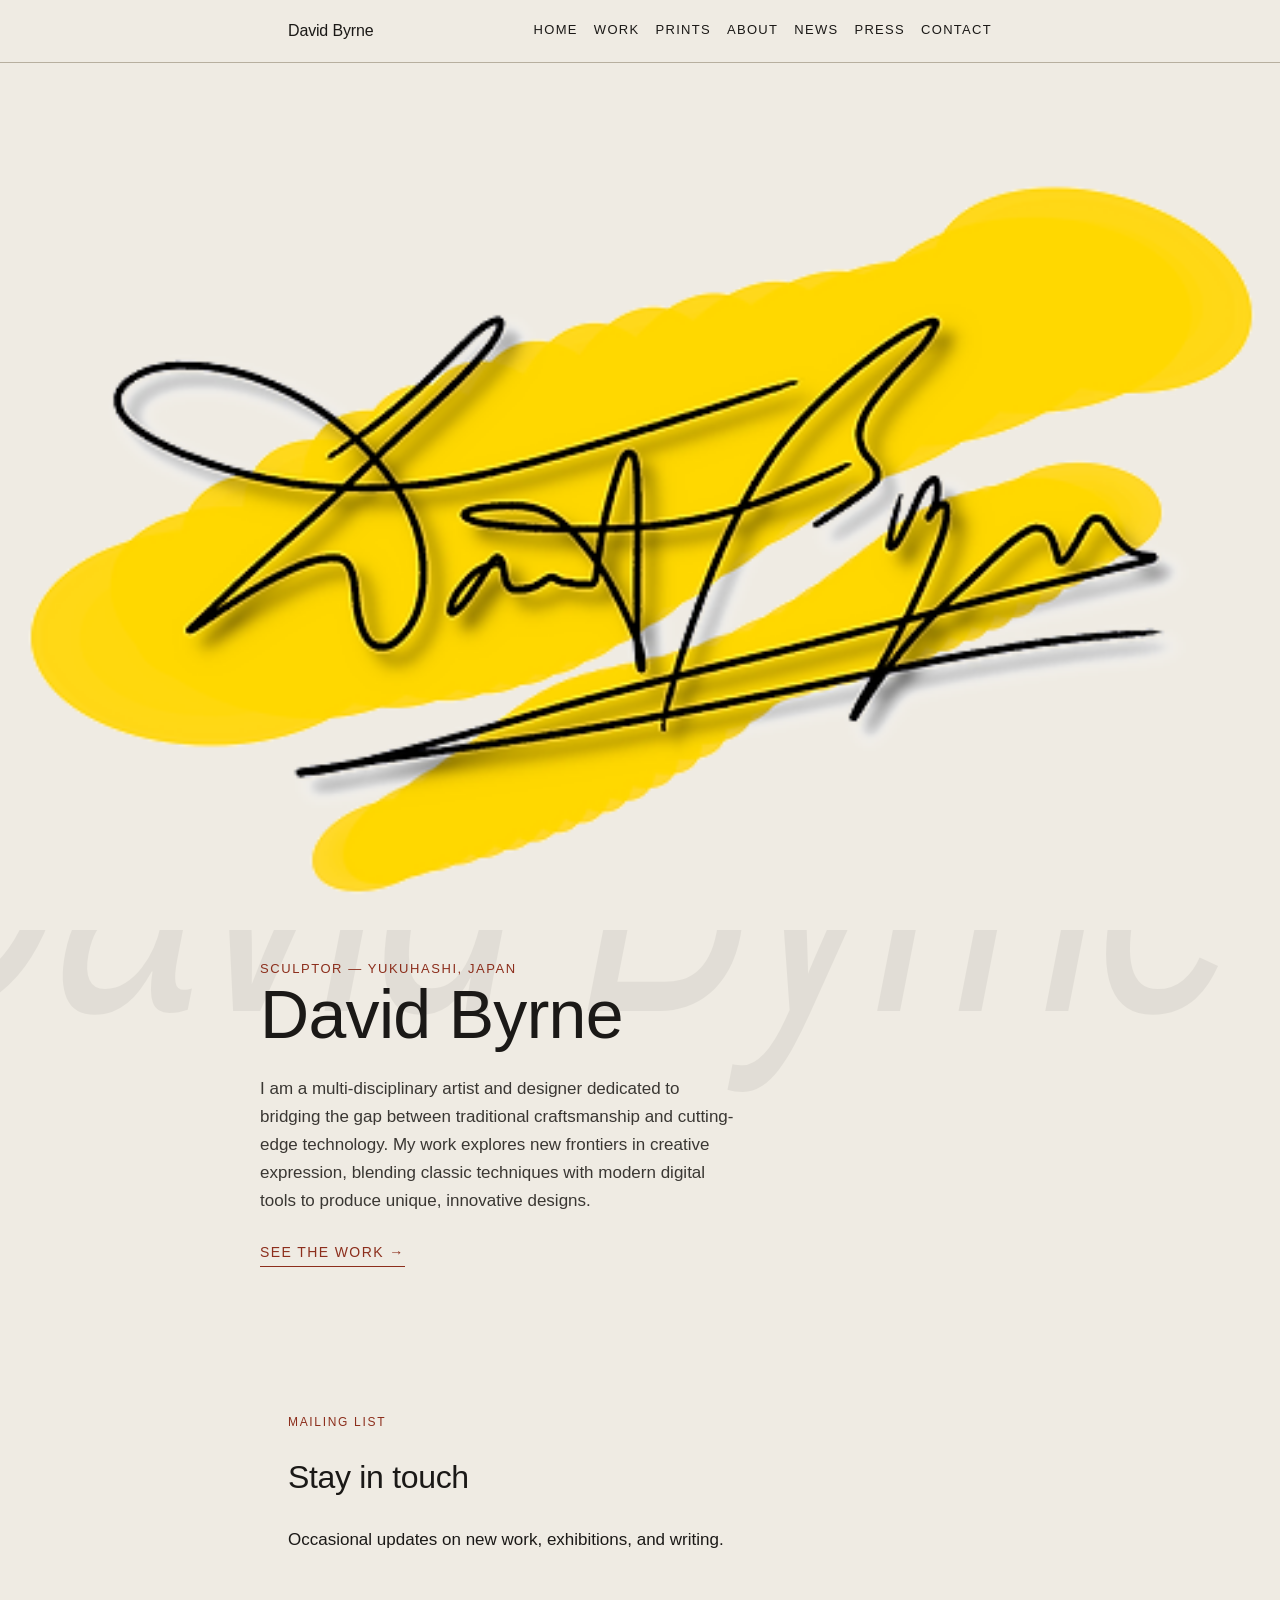
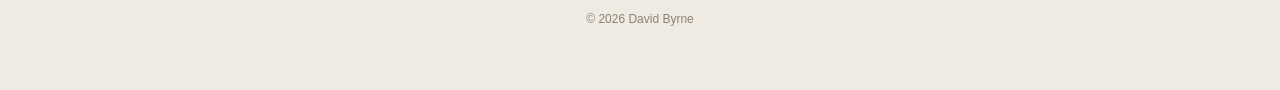
==== index.html @ 8e753b82 "Update index.html" ====
<!DOCTYPE html>
<html lang="en">
<head>
<meta charset="UTF-8">
<meta name="viewport" content="width=device-width, initial-scale=1.0">
<title>David Byrne — Sculptor</title>
<meta name="description" content="David Byrne — sculptor. Digital-native forms, built in Blender, made for physical manufacture.">
<link rel="stylesheet" href="style.css">
</head>
<body>

 <nav class="site-nav">
    <div class="nav-inner">
      <a href="index.html" class="nav-logo">David Byrne</a>
      <ul class="nav-links">
        <li><a href="index.html">Home</a></li>
        <li><a href="work.html">Work</a></li>
        <li><a href="prints.html">Prints</a></li>
        <li><a href="about.html" >About</a></li>
        <li><a href="news.html">News</a></li>
        <li><a href="press.html">Press</a></li>
        <li><a href="contact.html">Contact</a></li>
      </ul>
    </div>
  </nav>

  <div class="hero">
    <div class="hero-shadow" aria-hidden="true">David Byrne</div>
    <div class="hero-inner">
      <div class="signature-block">
        <img src="assets/signature.png" alt="David Byrne signature" class="signature-img">
      </div>
      <p class="hero-tag">Sculptor — Yukuhashi, Japan</p>
      <h1 class="hero-name">David Byrne</h1>
      <p class="hero-desc">I am a multi-disciplinary artist and designer dedicated to bridging the gap between traditional craftsmanship and cutting-edge technology. My work explores new frontiers in creative expression, blending classic techniques with modern digital tools to produce unique, innovative designs.</p>
      <a href="work.html" class="hero-cta">See the work →</a>
    </div>
  </div>

  <div class="wrap">
    <section id="subscribe" class="page-header" style="border-top:none;">
      <p class="eyebrow">Mailing List</p>
      <h2>Stay in touch</h2>
      <p>Occasional updates on new work, exhibitions, and writing.</p>
      <script async src="https://subscribe-forms.beehiiv.com/v3/loader.js" data-beehiiv-form="7077c34b-6c6b-4b17-b77f-16a25d579a54"></script>
    </section>
  </div>

  <footer>© <span id="year"></span> David Byrne</footer>
  <script>document.getElementById('year').textContent = new Date().getFullYear();</script>

  <script>
    document.querySelectorAll('.dropdown-toggle').forEach(function(btn){
      btn.addEventListener('click', function(e){
        e.preventDefault();
        var li = this.closest('li');
        var isOpen = li.classList.toggle('open');
        this.setAttribute('aria-expanded', isOpen);
      });
    });
    document.addEventListener('click', function(e){
      document.querySelectorAll('.nav-links li.open').forEach(function(li){
        if (!li.contains(e.target)) li.classList.remove('open');
      });
    });
  </script>
</body>
</html>
---- style.css ----
:root{
  --paper: #EFEBE3;
  --ink: #1B1917;
  --oxide: #8C2E1C;
  --stone: #B7AF9F;
  --bone: #F7F4EE;
}
*{box-sizing:border-box;}
html{scroll-behavior:smooth;}
body{
  margin:0;
  background:var(--paper);
  color:var(--ink);
  font-family:Tahoma, Geneva, sans-serif;
  font-size:17px;
  line-height:1.65;
  -webkit-font-smoothing:antialiased;
}
a{color:var(--oxide);}
.wrap{max-width:760px;margin:0 auto;padding:0 28px;}

/* ---- Navigation ---- */
.site-nav{
  position:sticky;
  top:0;
  z-index:20;
  background:var(--paper);
  border-bottom:1px solid var(--stone);
}
.site-nav .nav-inner{
  max-width:760px;
  margin:0 auto;
  padding:18px 28px;
  display:flex;
  align-items:center;
  justify-content:space-between;
  flex-wrap:wrap;
  gap:12px;
}
.nav-logo{
  font-family:Tahoma, Geneva, sans-serif;
  font-weight:500;
  font-size:16px;
  color:var(--ink);
  text-decoration:none;
  letter-spacing:-0.01em;
}
.nav-links{
  display:flex;
  flex-wrap:wrap;
  gap:16px;
  list-style:none;
  margin:0;
  padding:0;
  font-size:13px;
  text-transform:uppercase;
  letter-spacing:0.1em;
}
.nav-links li{position:relative;display:flex;align-items:center;}
.nav-links a{
  color:var(--ink);
  text-decoration:none;
  padding-bottom:2px;
}
.nav-links a.active{
  color:var(--oxide);
  border-bottom:1px solid var(--oxide);
}
@media (max-width:600px){
  .site-nav .nav-inner{padding:14px 22px;}
  .nav-links{gap:12px;font-size:11px;}
}

/* ---- Hero ---- */
.hero{
  position:relative;
  padding:90px 28px 90px;
  overflow:hidden;
}
.hero-inner{
  position:relative;
  max-width:760px;
  margin:0 auto;
}
.hero-shadow{
  position:absolute;
  left:-4%;
  top:38%;
  font-family:Tahoma, Geneva, sans-serif;
  font-weight:300;
  font-size:clamp(90px, 22vw, 260px);
  color:var(--ink);
  opacity:0.06;
  letter-spacing:-0.02em;
  white-space:nowrap;
  transform:skewX(-11deg) scaleY(1.5);
  transform-origin:left top;
  pointer-events:none;
  z-index:0;
}
.signature-block{
  position:relative;
  left:50%;
  right:50%;
  margin-left:-50vw;
  margin-right:-50vw;
  width:100vw;
  margin-bottom:28px;
  z-index:1;
}
.signature-img{
  width:100%;
  max-width:100%;
  height:auto;
  display:block;
}
.hero-name{
  position:relative;
  z-index:1;
  font-family:Tahoma, Geneva, sans-serif;
  font-weight:500;
  font-size:clamp(42px, 7vw, 68px);
  line-height:1.02;
  letter-spacing:-0.01em;
  margin:0;
}
.hero-tag{
  position:relative;
  z-index:1;
  font-family:Tahoma, Geneva, sans-serif;
  font-size:13px;
  text-transform:uppercase;
  letter-spacing:0.12em;
  color:var(--oxide);
  margin:18px 0 0;
}
.hero-desc{
  position:relative;
  z-index:1;
  max-width:480px;
  margin:26px 0 0;
  color:#3a3733;
}
.hero-cta{
  position:relative;
  z-index:1;
  display:inline-block;
  margin-top:26px;
  font-family:Tahoma, Geneva, sans-serif;
  font-size:14px;
  text-transform:uppercase;
  letter-spacing:0.1em;
  color:var(--oxide);
  text-decoration:none;
  border-bottom:1px solid var(--oxide);
  padding-bottom:2px;
}

/* ---- Section rhythm ---- */
section{padding:64px 0;border-top:1px solid var(--stone);}
.page-header{padding:56px 0 0;}
.eyebrow{
  font-family:Tahoma, Geneva, sans-serif;
  font-size:12px;
  text-transform:uppercase;
  letter-spacing:0.14em;
  color:var(--oxide);
  margin:0 0 18px;
}
h2{
  font-family:Tahoma, Geneva, sans-serif;
  font-weight:500;
  font-size:32px;
  margin:0 0 22px;
  letter-spacing:-0.01em;
}
p{margin:0 0 16px;}
.lede{font-size:19px;color:#2a2724;}

/* ---- Work cards ---- */
.work-block{margin-bottom:56px;}
.work-block:last-child{margin-bottom:0;}
figure.grid-item{margin:0;}
figure.grid-item figcaption{
  font-family:Tahoma, Geneva, sans-serif;
  font-size:11px;
  color:#6b6558;
  margin-top:6px;
  letter-spacing:0.02em;
}
.work-img{
  width:100%;
  display:block;
  border:1px solid var(--stone);
  background:var(--bone);
}
.work-caption{
  font-family:Tahoma, Geneva, sans-serif;
  font-size:12px;
  color:#6b6558;
  margin:10px 0 20px;
  letter-spacing:0.02em;
}
.work-text{max-width:600px;}

/* ---- Altar of Entropy motif ---- */
.altar-motif{
  width:100%;
  aspect-ratio:16/9;
  background:var(--ink);
  border:1px solid var(--stone);
  margin-bottom:10px;
  position:relative;
  overflow:hidden;
}
.altar-motif svg{width:100%;height:100%;display:block;}
.cube-grid{
  display:grid;
  grid-template-columns:1fr 1fr 1fr;
  gap:8px;
  margin-bottom:16px;
}
.cube-grid .work-img{
  width:100%;
  aspect-ratio:16/10;
  object-fit:cover;
}
@media (max-width:600px){
  .cube-grid{grid-template-columns:1fr;}
}
.dreamers-grid{
  display:grid;
  grid-template-columns:1fr 1fr;
  gap:8px;
  margin-bottom:16px;
}
.dreamers-grid .work-img{
  width:100%;
  aspect-ratio:4/3;
  object-fit:cover;
}
@media (max-width:600px){
  .dreamers-grid{grid-template-columns:1fr;}
}
.video-frame{
  position:relative;
  width:100%;
  aspect-ratio:16/9;
  background:var(--ink);
  border:1px solid var(--stone);
  overflow:hidden;
}
.video-frame iframe{
  position:absolute;
  top:0;left:0;
  width:100%;
  height:100%;
  border:0;
}
.placeholder-note{
  font-family:Tahoma, Geneva, sans-serif;
  font-size:11px;
  color:#8a8375;
  letter-spacing:0.02em;
}

/* ---- Work index ---- */
.work-index{
  list-style:none;
  margin:0;
  padding:0;
}
.work-index li{
  border-top:1px solid var(--stone);
  padding:22px 0;
}
.work-index li:first-child{border-top:none;}
.work-index a{
  display:flex;
  justify-content:space-between;
  align-items:baseline;
  text-decoration:none;
  color:var(--ink);
  font-family:Tahoma, Geneva, sans-serif;
  font-size:20px;
}
.work-index a:hover{color:var(--oxide);}
.work-index .work-index-meta{
  font-size:12px;
  text-transform:uppercase;
  letter-spacing:0.1em;
  color:#6b6558;
}

/* ---- CV / timeline ---- */
.cv-group{margin-bottom:38px;}
.cv-group h3{
  font-family:Tahoma, Geneva, sans-serif;
  font-size:12px;
  text-transform:uppercase;
  letter-spacing:0.12em;
  color:#6b6558;
  margin:0 0 14px;
  font-weight:500;
}
.cv-row{
  display:grid;
  grid-template-columns:74px 1fr;
  gap:18px;
  padding:11px 0;
  border-bottom:1px solid #ddd8cc;
}
.cv-row:last-child{border-bottom:none;}
.cv-year{
  font-family:Tahoma, Geneva, sans-serif;
  font-size:13px;
  color:var(--oxide);
  padding-top:1px;
}
.cv-detail b{font-weight:500;}
.cv-detail{font-size:15px;}

/* ---- Contact ---- */
.contact-links{
  display:flex;
  flex-direction:column;
  gap:10px;
  font-family:Tahoma, Geneva, sans-serif;
  font-size:15px;
  margin-bottom:36px;
}
.contact-links a{text-decoration:none;border-bottom:1px solid var(--oxide);}
.contact-form{
  display:flex;
  flex-direction:column;
  gap:6px;
  max-width:520px;
}
.contact-form label{
  font-family:Tahoma, Geneva, sans-serif;
  font-size:12px;
  text-transform:uppercase;
  letter-spacing:0.1em;
  color:#6b6558;
  margin-top:14px;
}
.contact-form input[type="text"],
.contact-form input[type="email"],
.contact-form textarea{
  font-family:Tahoma, Geneva, sans-serif;
  font-size:15px;
  color:var(--ink);
  background:var(--bone);
  border:1px solid var(--stone);
  padding:10px 12px;
  resize:vertical;
}
.contact-form input:focus,
.contact-form textarea:focus{
  outline:none;
  border-color:var(--oxide);
}
.contact-form button{
  align-self:flex-start;
  margin-top:20px;
  font-family:Tahoma, Geneva, sans-serif;
  font-size:14px;
  text-transform:uppercase;
  letter-spacing:0.1em;
  color:var(--paper);
  background:var(--oxide);
  border:none;
  padding:12px 26px;
  cursor:pointer;
}
.contact-form button:hover{opacity:0.9;}

footer{
  padding:40px 28px 60px;
  font-family:Tahoma, Geneva, sans-serif;
  font-size:12px;
  color:#8a8375;
  text-align:center;
}

@media (max-width:600px){
  .hero{padding:60px 22px 60px;}
  section{padding:48px 0;}
  .wrap{padding:0 22px;}
}
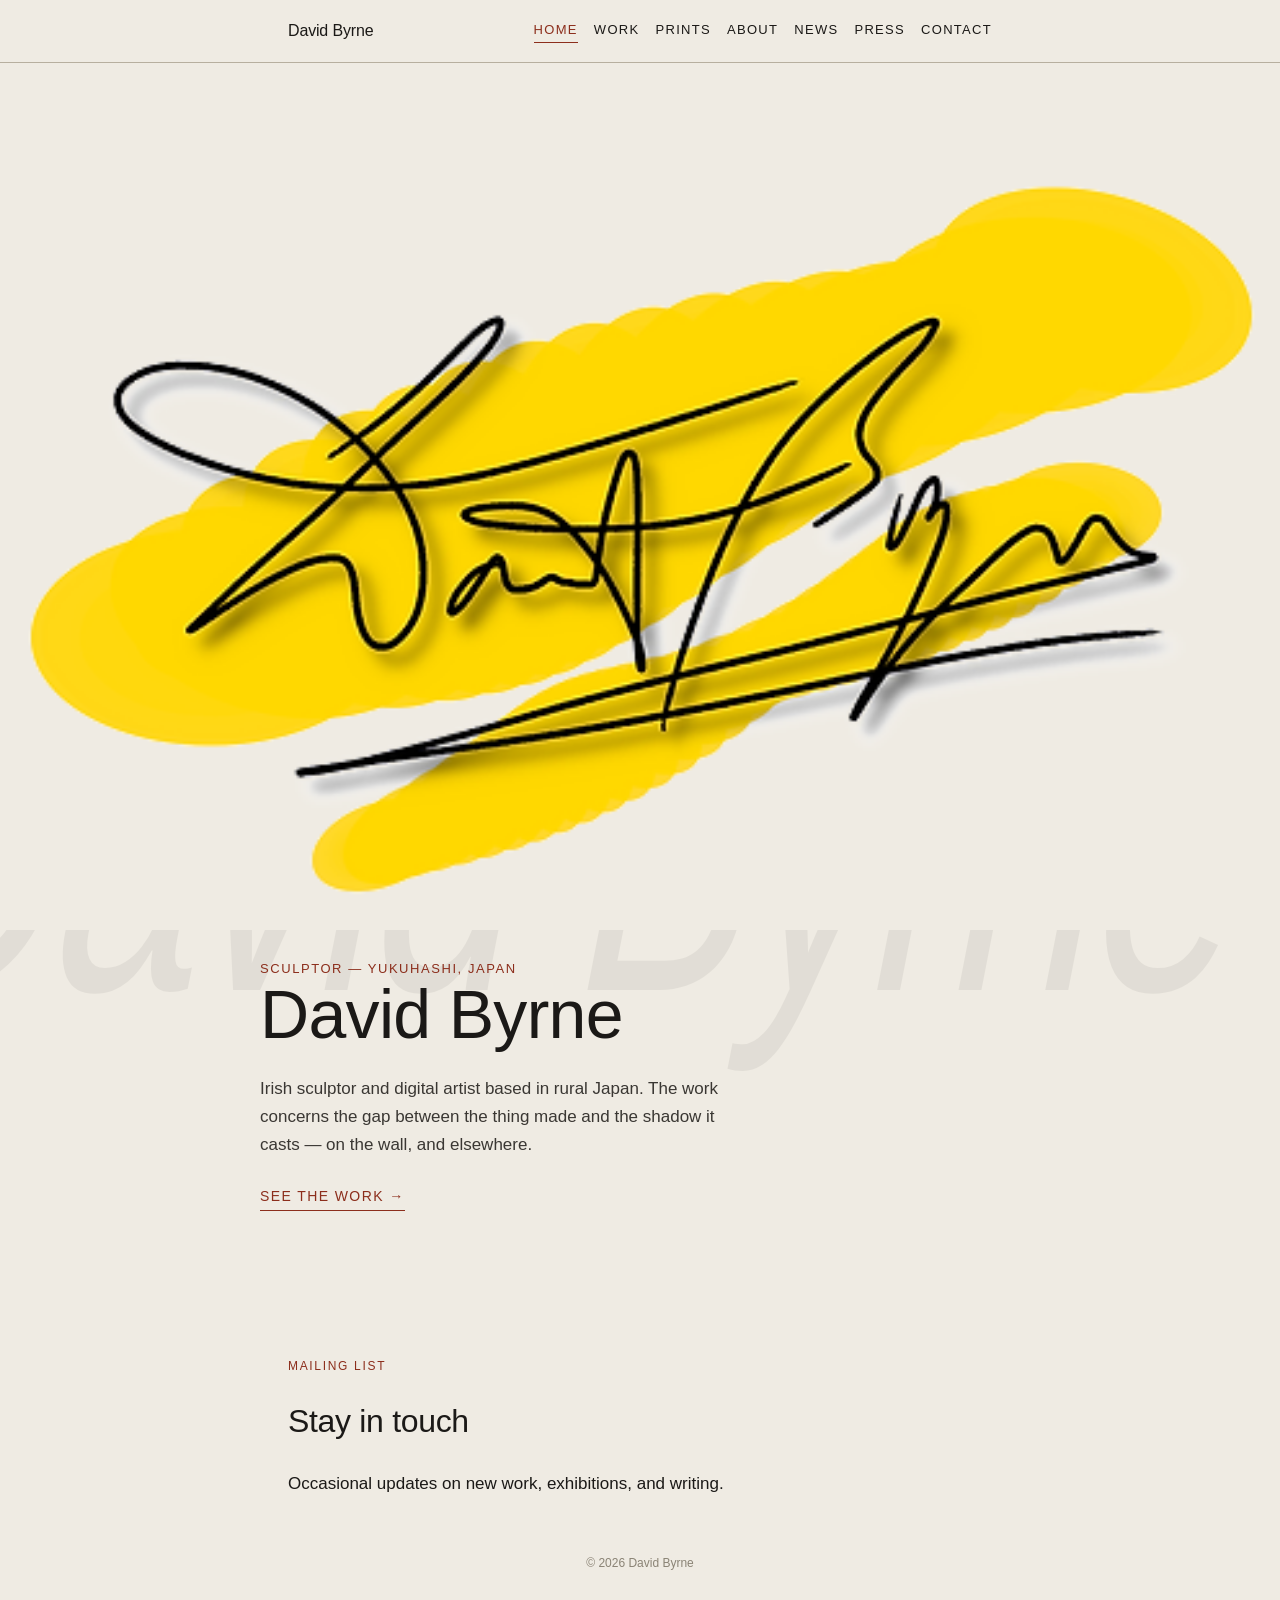
==== commit 31527d40: "Update index.html" ====
--- a/index.html
+++ b/index.html
@@ -9,14 +9,14 @@
 </head>
 <body>
 
- <nav class="site-nav">
+  <nav class="site-nav">
     <div class="nav-inner">
       <a href="index.html" class="nav-logo">David Byrne</a>
       <ul class="nav-links">
-        <li><a href="index.html">Home</a></li>
+        <li><a href="index.html" class="active">Home</a></li>
         <li><a href="work.html">Work</a></li>
         <li><a href="prints.html">Prints</a></li>
-        <li><a href="about.html" >About</a></li>
+        <li><a href="about.html">About</a></li>
         <li><a href="news.html">News</a></li>
         <li><a href="press.html">Press</a></li>
         <li><a href="contact.html">Contact</a></li>
@@ -32,7 +32,7 @@
       </div>
       <p class="hero-tag">Sculptor — Yukuhashi, Japan</p>
       <h1 class="hero-name">David Byrne</h1>
-      <p class="hero-desc">I am a multi-disciplinary artist and designer dedicated to bridging the gap between traditional craftsmanship and cutting-edge technology. My work explores new frontiers in creative expression, blending classic techniques with modern digital tools to produce unique, innovative designs.</p>
+      <p class="hero-desc">Irish sculptor and digital artist based in rural Japan. The work concerns the gap between the thing made and the shadow it casts — on the wall, and elsewhere.</p>
       <a href="work.html" class="hero-cta">See the work →</a>
     </div>
   </div>
@@ -49,20 +49,5 @@
   <footer>© <span id="year"></span> David Byrne</footer>
   <script>document.getElementById('year').textContent = new Date().getFullYear();</script>
 
-  <script>
-    document.querySelectorAll('.dropdown-toggle').forEach(function(btn){
-      btn.addEventListener('click', function(e){
-        e.preventDefault();
-        var li = this.closest('li');
-        var isOpen = li.classList.toggle('open');
-        this.setAttribute('aria-expanded', isOpen);
-      });
-    });
-    document.addEventListener('click', function(e){
-      document.querySelectorAll('.nav-links li.open').forEach(function(li){
-        if (!li.contains(e.target)) li.classList.remove('open');
-      });
-    });
-  </script>
 </body>
 </html>
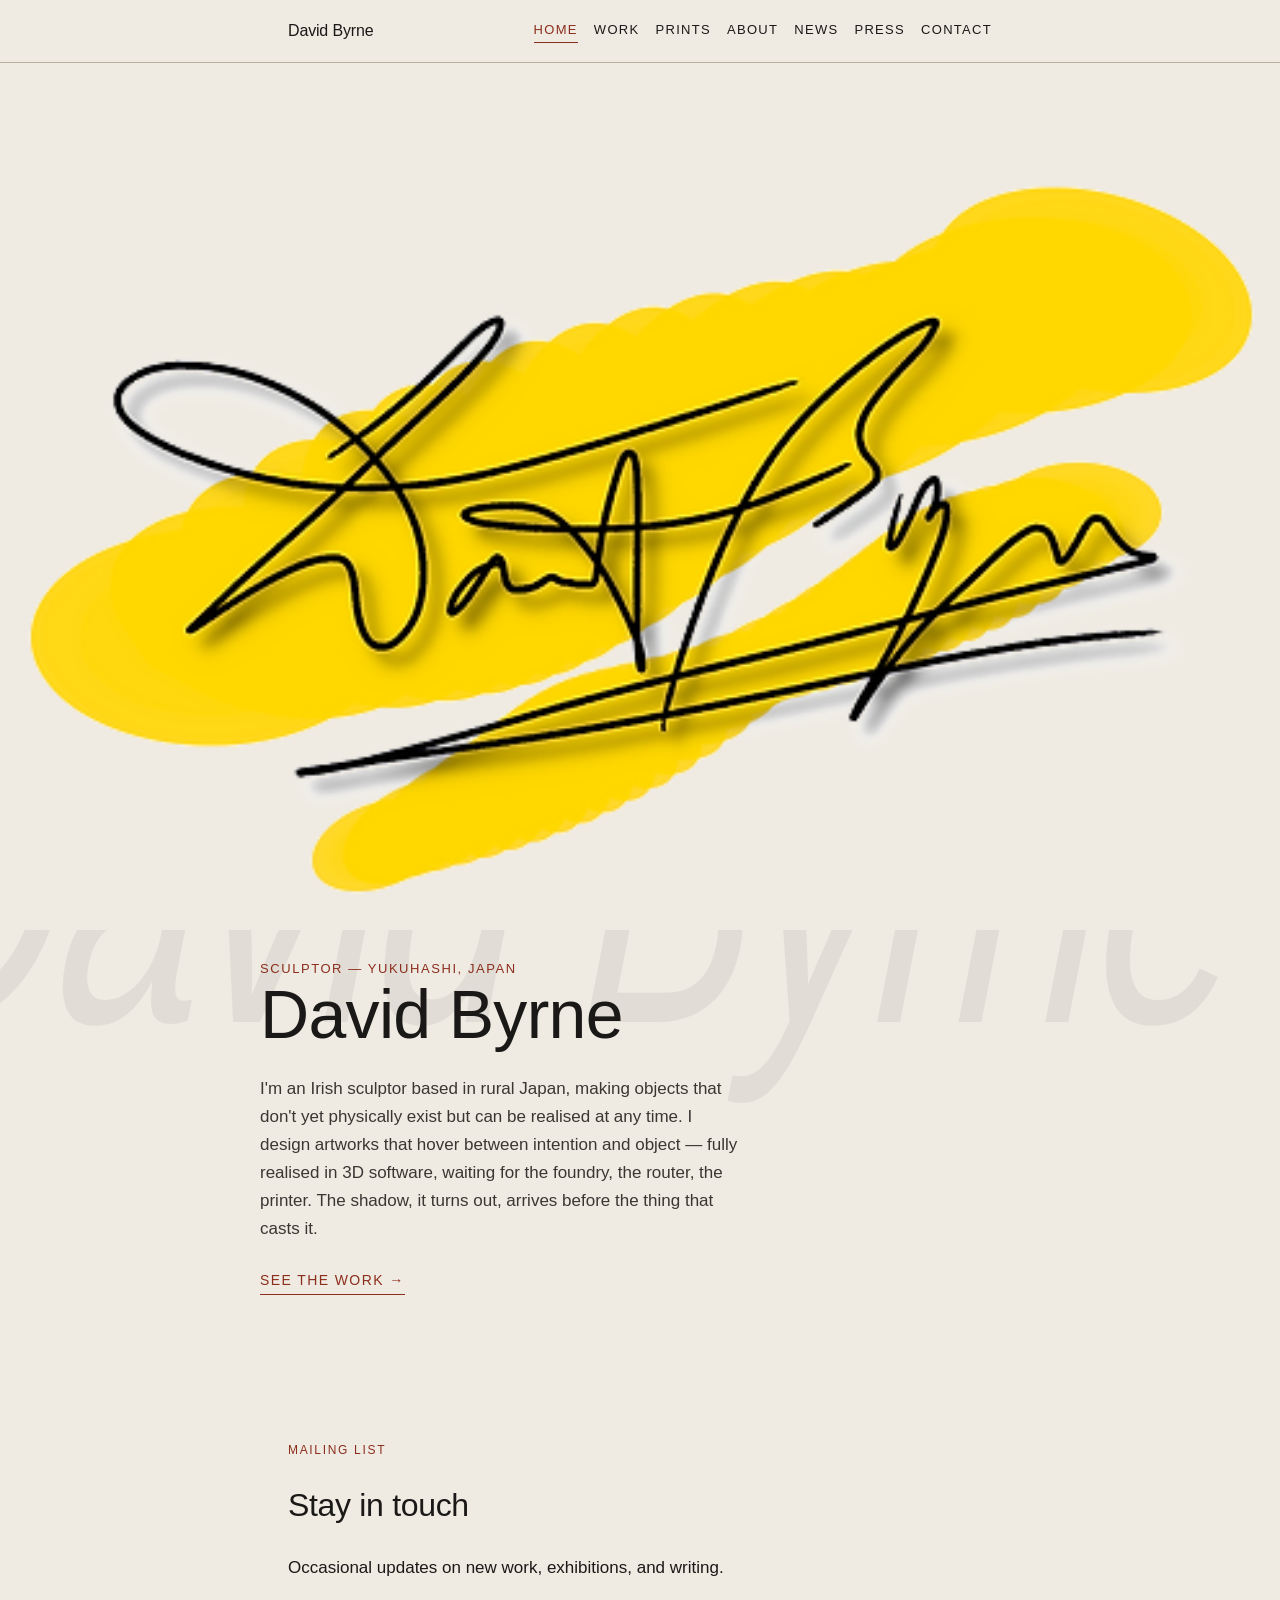
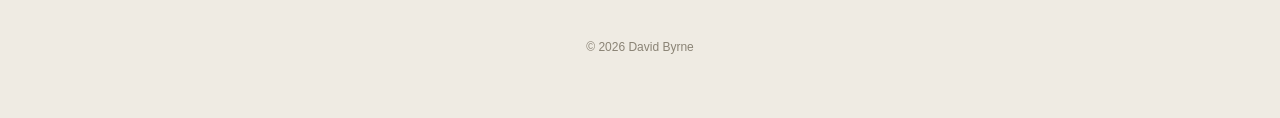
==== commit 4182793e: "Update index.html" ====
--- a/index.html
+++ b/index.html
@@ -32,7 +32,7 @@
       </div>
       <p class="hero-tag">Sculptor — Yukuhashi, Japan</p>
       <h1 class="hero-name">David Byrne</h1>
-      <p class="hero-desc">Irish sculptor and digital artist based in rural Japan. The work concerns the gap between the thing made and the shadow it casts — on the wall, and elsewhere.</p>
+      <p class="hero-desc">I'm an Irish sculptor based in rural Japan, making objects that don't yet physically exist but can be realised at any time. I design artworks that hover between intention and object — fully realised in 3D software, waiting for the foundry, the router, the printer. The shadow, it turns out, arrives before the thing that casts it.</p>
       <a href="work.html" class="hero-cta">See the work →</a>
     </div>
   </div>
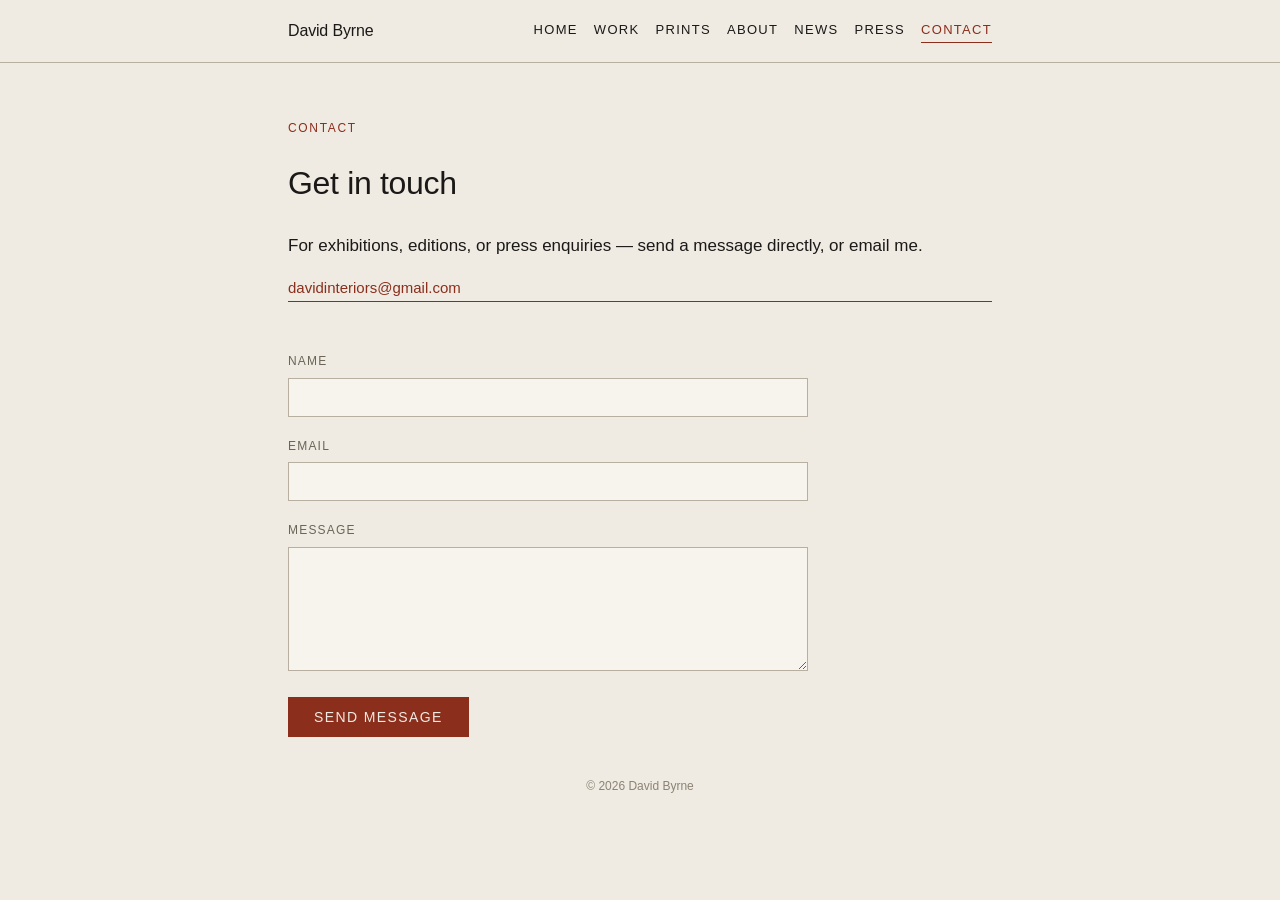
==== commit 1b13aa93: "Update index.html" ====
--- a/index.html
+++ b/index.html
@@ -3,51 +3,57 @@
 <head>
 <meta charset="UTF-8">
 <meta name="viewport" content="width=device-width, initial-scale=1.0">
-<title>David Byrne — Sculptor</title>
-<meta name="description" content="David Byrne — sculptor. Digital-native forms, built in Blender, made for physical manufacture.">
+<title>Contact — David Byrne</title>
+<meta name="description" content="Contact David Byrne — sculptor, for exhibitions, editions, or press enquiries.">
 <link rel="stylesheet" href="style.css">
+<!-- Google tag (gtag.js) -->
+<script async src="https://www.googletagmanager.com/gtag/js?id=G-VEKB1RMFPW"></script>
+<script>
+  window.dataLayer = window.dataLayer || [];
+  function gtag(){dataLayer.push(arguments);}
+  gtag('js', new Date());
+  gtag('config', 'G-VEKB1RMFPW');
+</script>
 </head>
 <body>
-
   <nav class="site-nav">
     <div class="nav-inner">
       <a href="index.html" class="nav-logo">David Byrne</a>
       <ul class="nav-links">
-        <li><a href="index.html" class="active">Home</a></li>
+        <li><a href="index.html">Home</a></li>
         <li><a href="work.html">Work</a></li>
         <li><a href="prints.html">Prints</a></li>
         <li><a href="about.html">About</a></li>
         <li><a href="news.html">News</a></li>
         <li><a href="press.html">Press</a></li>
-        <li><a href="contact.html">Contact</a></li>
+        <li><a href="contact.html" class="active">Contact</a></li>
       </ul>
     </div>
   </nav>
-
-  <div class="hero">
-    <div class="hero-shadow" aria-hidden="true">David Byrne</div>
-    <div class="hero-inner">
-      <div class="signature-block">
-        <img src="assets/signature.png" alt="David Byrne signature" class="signature-img">
+  <div class="wrap">
+    <section id="contact" class="page-header" style="border-top:none;">
+      <p class="eyebrow">Contact</p>
+      <h2>Get in touch</h2>
+      <p>For exhibitions, editions, or press enquiries — send a message directly, or email me.</p>
+      <div class="contact-links">
+        <a href="mailto:davidinteriors@gmail.com">davidinteriors@gmail.com</a>
       </div>
-      <p class="hero-tag">Sculptor — Yukuhashi, Japan</p>
-      <h1 class="hero-name">David Byrne</h1>
-      <p class="hero-desc">I'm an Irish sculptor based in rural Japan, making objects that don't yet physically exist but can be realised at any time. I design artworks that hover between intention and object — fully realised in 3D software, waiting for the foundry, the router, the printer. The shadow, it turns out, arrives before the thing that casts it.</p>
-      <a href="work.html" class="hero-cta">See the work →</a>
-    </div>
-  </div>
-
-  <div class="wrap">
-    <section id="subscribe" class="page-header" style="border-top:none;">
-      <p class="eyebrow">Mailing List</p>
-      <h2>Stay in touch</h2>
-      <p>Occasional updates on new work, exhibitions, and writing.</p>
-      <script async src="https://subscribe-forms.beehiiv.com/v3/loader.js" data-beehiiv-form="7077c34b-6c6b-4b17-b77f-16a25d579a54"></script>
+      <form class="contact-form" action="https://formsubmit.co/davidinteriors@gmail.com" method="POST">
+        <input type="hidden" name="_subject" value="New message from davidinteriors.github.io">
+        <input type="hidden" name="_template" value="table">
+        <input type="hidden" name="_captcha" value="true">
+        <input type="text" name="_honey" style="display:none">
+        <label for="name">Name</label>
+        <input type="text" id="name" name="Name" required>
+        <label for="email">Email</label>
+        <input type="email" id="email" name="Email" required>
+        <label for="message">Message</label>
+        <textarea id="message" name="Message" rows="6" required></textarea>
+        <button type="submit">Send message</button>
+      </form>
     </section>
   </div>
-
   <footer>© <span id="year"></span> David Byrne</footer>
   <script>document.getElementById('year').textContent = new Date().getFullYear();</script>
-
 </body>
 </html>
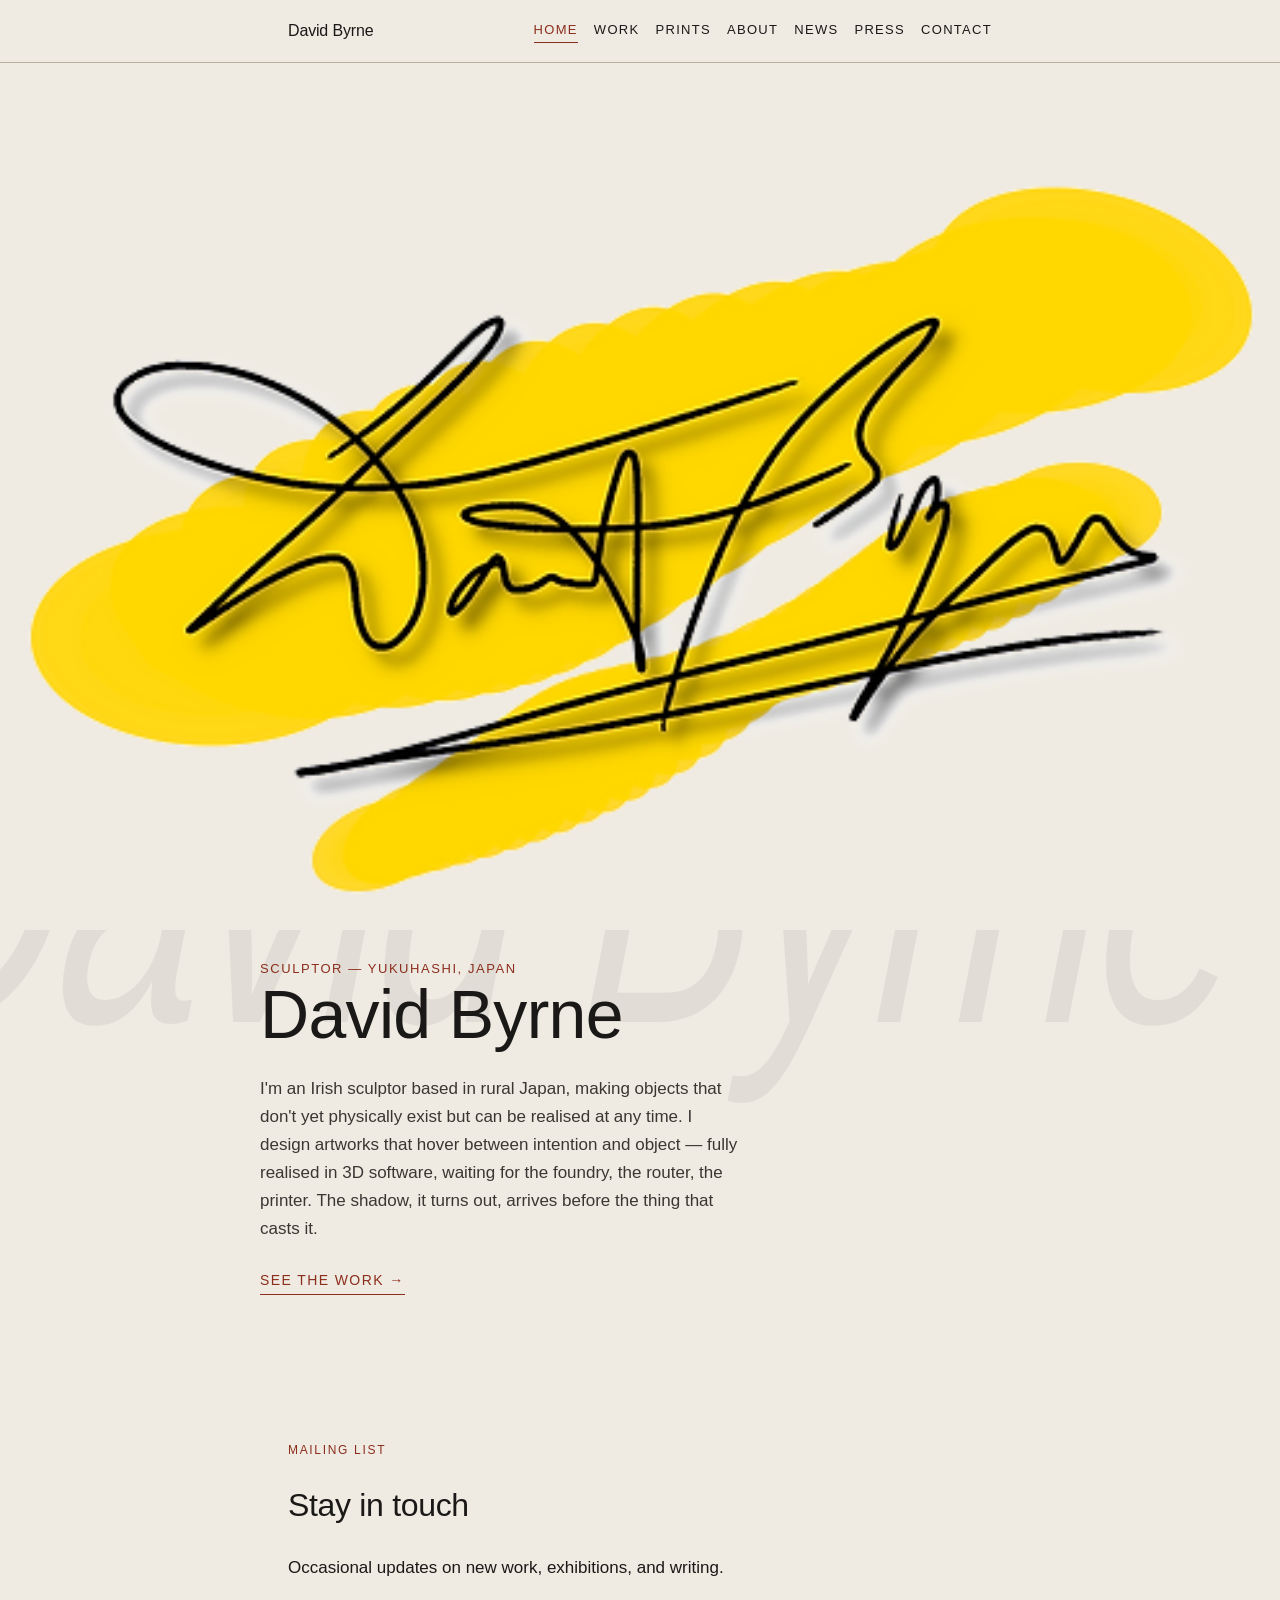
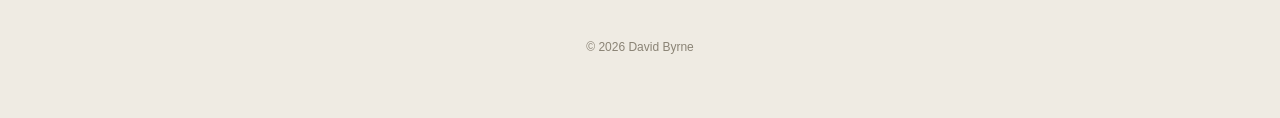
==== commit f3988f49: "Update index.html" ====
--- a/index.html
+++ b/index.html
@@ -3,57 +3,53 @@
 <head>
 <meta charset="UTF-8">
 <meta name="viewport" content="width=device-width, initial-scale=1.0">
-<title>Contact — David Byrne</title>
-<meta name="description" content="Contact David Byrne — sculptor, for exhibitions, editions, or press enquiries.">
+<title>David Byrne — Sculptor</title>
+<meta name="description" content="David Byrne — sculptor. Digital-native forms, built in Blender, made for physical manufacture.">
 <link rel="stylesheet" href="style.css">
-<!-- Google tag (gtag.js) -->
-<script async src="https://www.googletagmanager.com/gtag/js?id=G-VEKB1RMFPW"></script>
-<script>
-  window.dataLayer = window.dataLayer || [];
-  function gtag(){dataLayer.push(arguments);}
-  gtag('js', new Date());
-  gtag('config', 'G-VEKB1RMFPW');
-</script>
+<!-- Cloudflare Web Analytics --><script type='module' src='https://static.cloudflareinsights.com/beacon.min.js' data-cf-beacon='{"token": "7802228670944456a2a3c90d2b2be461"}'></script><!-- End Cloudflare Web Analytics -->
+<meta name="google-site-verification" content="fz68CvyL-qk8MFcvboi_UInKQDab4jel_EIuyhXBtWg" />
 </head>
 <body>
+
   <nav class="site-nav">
     <div class="nav-inner">
       <a href="index.html" class="nav-logo">David Byrne</a>
       <ul class="nav-links">
-        <li><a href="index.html">Home</a></li>
+        <li><a href="index.html" class="active">Home</a></li>
         <li><a href="work.html">Work</a></li>
         <li><a href="prints.html">Prints</a></li>
         <li><a href="about.html">About</a></li>
         <li><a href="news.html">News</a></li>
         <li><a href="press.html">Press</a></li>
-        <li><a href="contact.html" class="active">Contact</a></li>
+        <li><a href="contact.html">Contact</a></li>
       </ul>
     </div>
   </nav>
+
+  <div class="hero">
+    <div class="hero-shadow" aria-hidden="true">David Byrne</div>
+    <div class="hero-inner">
+      <div class="signature-block">
+        <img src="assets/signature.png" alt="David Byrne signature" class="signature-img">
+      </div>
+      <p class="hero-tag">Sculptor — Yukuhashi, Japan</p>
+      <h1 class="hero-name">David Byrne</h1>
+      <p class="hero-desc">I'm an Irish sculptor based in rural Japan, making objects that don't yet physically exist but can be realised at any time. I design artworks that hover between intention and object — fully realised in 3D software, waiting for the foundry, the router, the printer. The shadow, it turns out, arrives before the thing that casts it.</p>
+      <a href="work.html" class="hero-cta">See the work →</a>
+    </div>
+  </div>
+
   <div class="wrap">
-    <section id="contact" class="page-header" style="border-top:none;">
-      <p class="eyebrow">Contact</p>
-      <h2>Get in touch</h2>
-      <p>For exhibitions, editions, or press enquiries — send a message directly, or email me.</p>
-      <div class="contact-links">
-        <a href="mailto:davidinteriors@gmail.com">davidinteriors@gmail.com</a>
-      </div>
-      <form class="contact-form" action="https://formsubmit.co/davidinteriors@gmail.com" method="POST">
-        <input type="hidden" name="_subject" value="New message from davidinteriors.github.io">
-        <input type="hidden" name="_template" value="table">
-        <input type="hidden" name="_captcha" value="true">
-        <input type="text" name="_honey" style="display:none">
-        <label for="name">Name</label>
-        <input type="text" id="name" name="Name" required>
-        <label for="email">Email</label>
-        <input type="email" id="email" name="Email" required>
-        <label for="message">Message</label>
-        <textarea id="message" name="Message" rows="6" required></textarea>
-        <button type="submit">Send message</button>
-      </form>
+    <section id="subscribe" class="page-header" style="border-top:none;">
+      <p class="eyebrow">Mailing List</p>
+      <h2>Stay in touch</h2>
+      <p>Occasional updates on new work, exhibitions, and writing.</p>
+      <script async src="https://subscribe-forms.beehiiv.com/v3/loader.js" data-beehiiv-form="7077c34b-6c6b-4b17-b77f-16a25d579a54"></script>
     </section>
   </div>
+
   <footer>© <span id="year"></span> David Byrne</footer>
   <script>document.getElementById('year').textContent = new Date().getFullYear();</script>
+
 </body>
 </html>
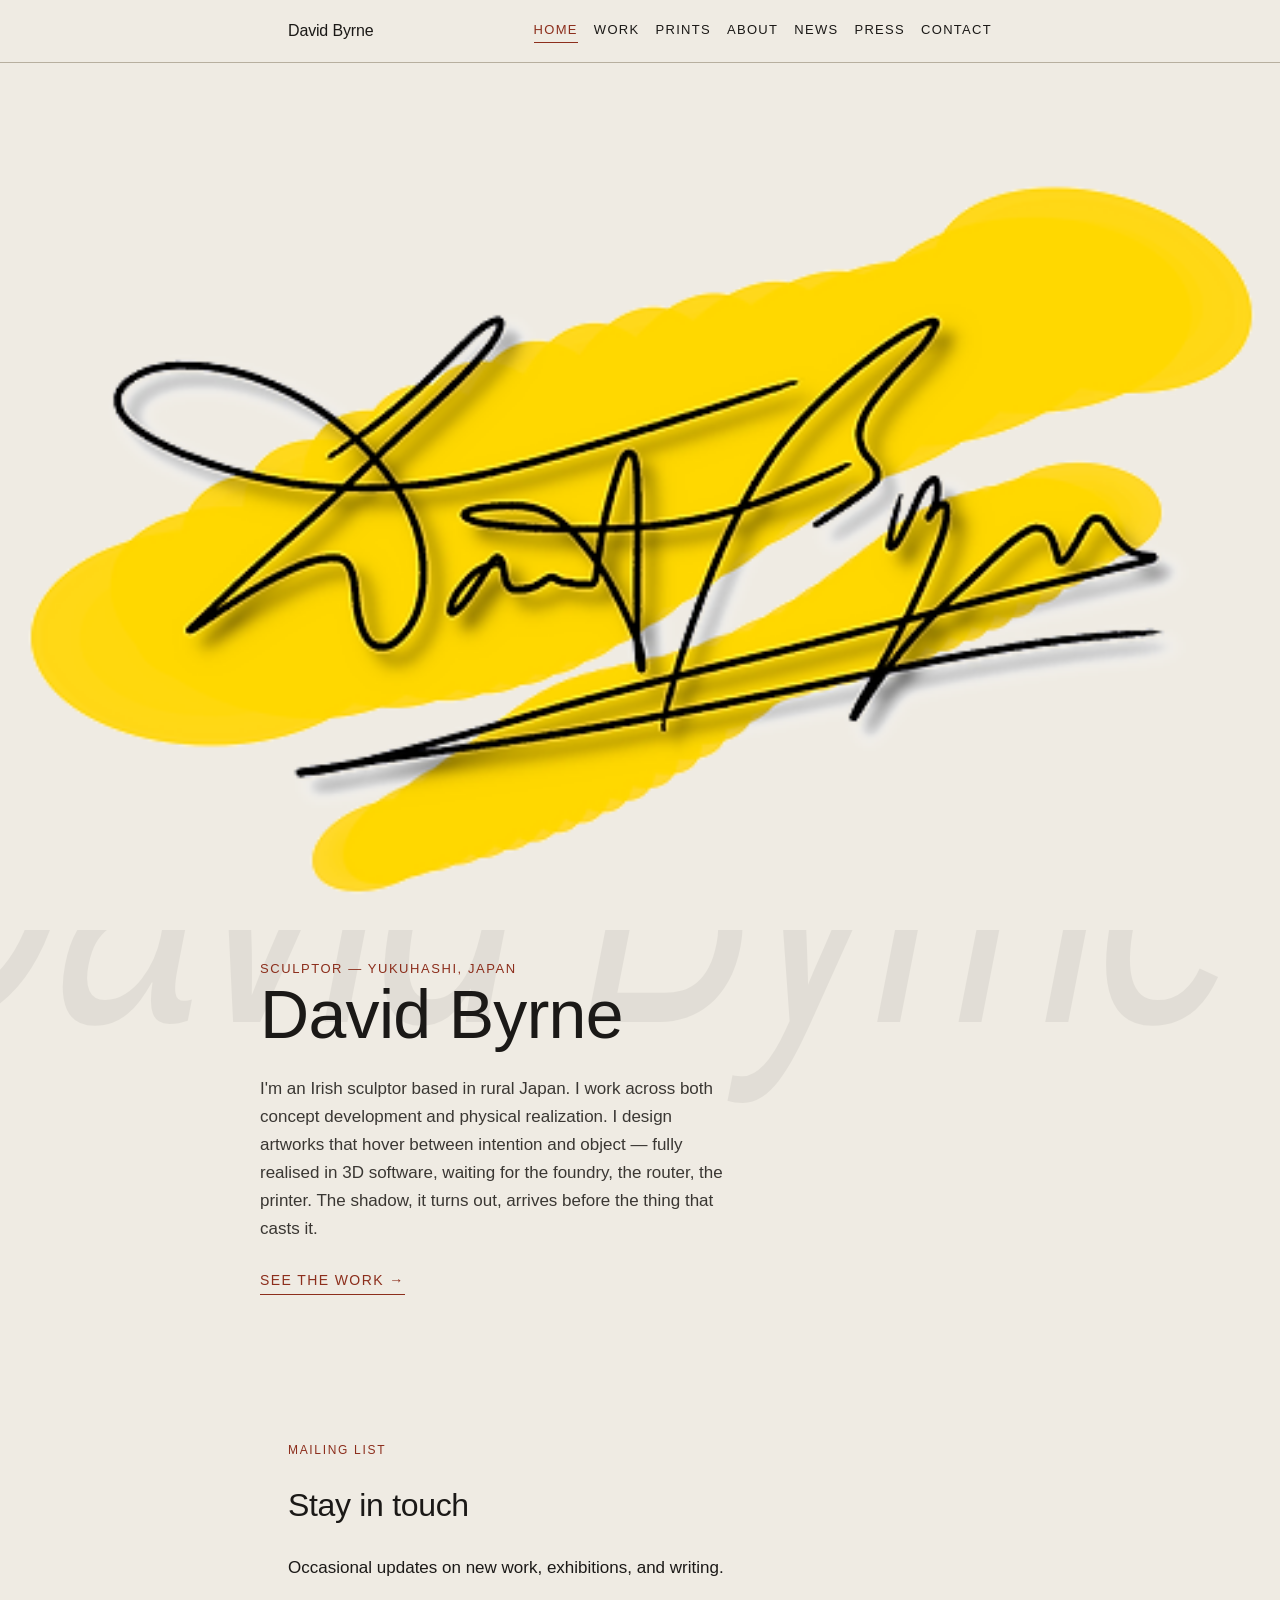
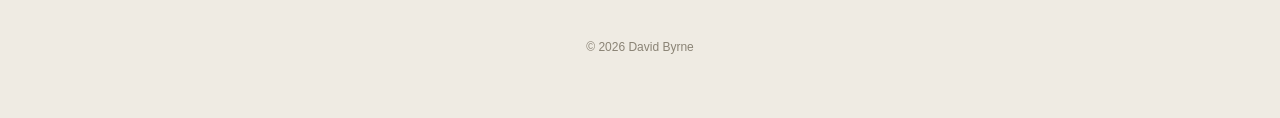
==== commit 3795b796: "Update index.html" ====
--- a/index.html
+++ b/index.html
@@ -34,7 +34,7 @@
       </div>
       <p class="hero-tag">Sculptor — Yukuhashi, Japan</p>
       <h1 class="hero-name">David Byrne</h1>
-      <p class="hero-desc">I'm an Irish sculptor based in rural Japan, making objects that don't yet physically exist but can be realised at any time. I design artworks that hover between intention and object — fully realised in 3D software, waiting for the foundry, the router, the printer. The shadow, it turns out, arrives before the thing that casts it.</p>
+      <p class="hero-desc">I'm an Irish sculptor based in rural Japan. I work across both concept development and physical realization. I design artworks that hover between intention and object — fully realised in 3D software, waiting for the foundry, the router, the printer. The shadow, it turns out, arrives before the thing that casts it.</p>
       <a href="work.html" class="hero-cta">See the work →</a>
     </div>
   </div>
